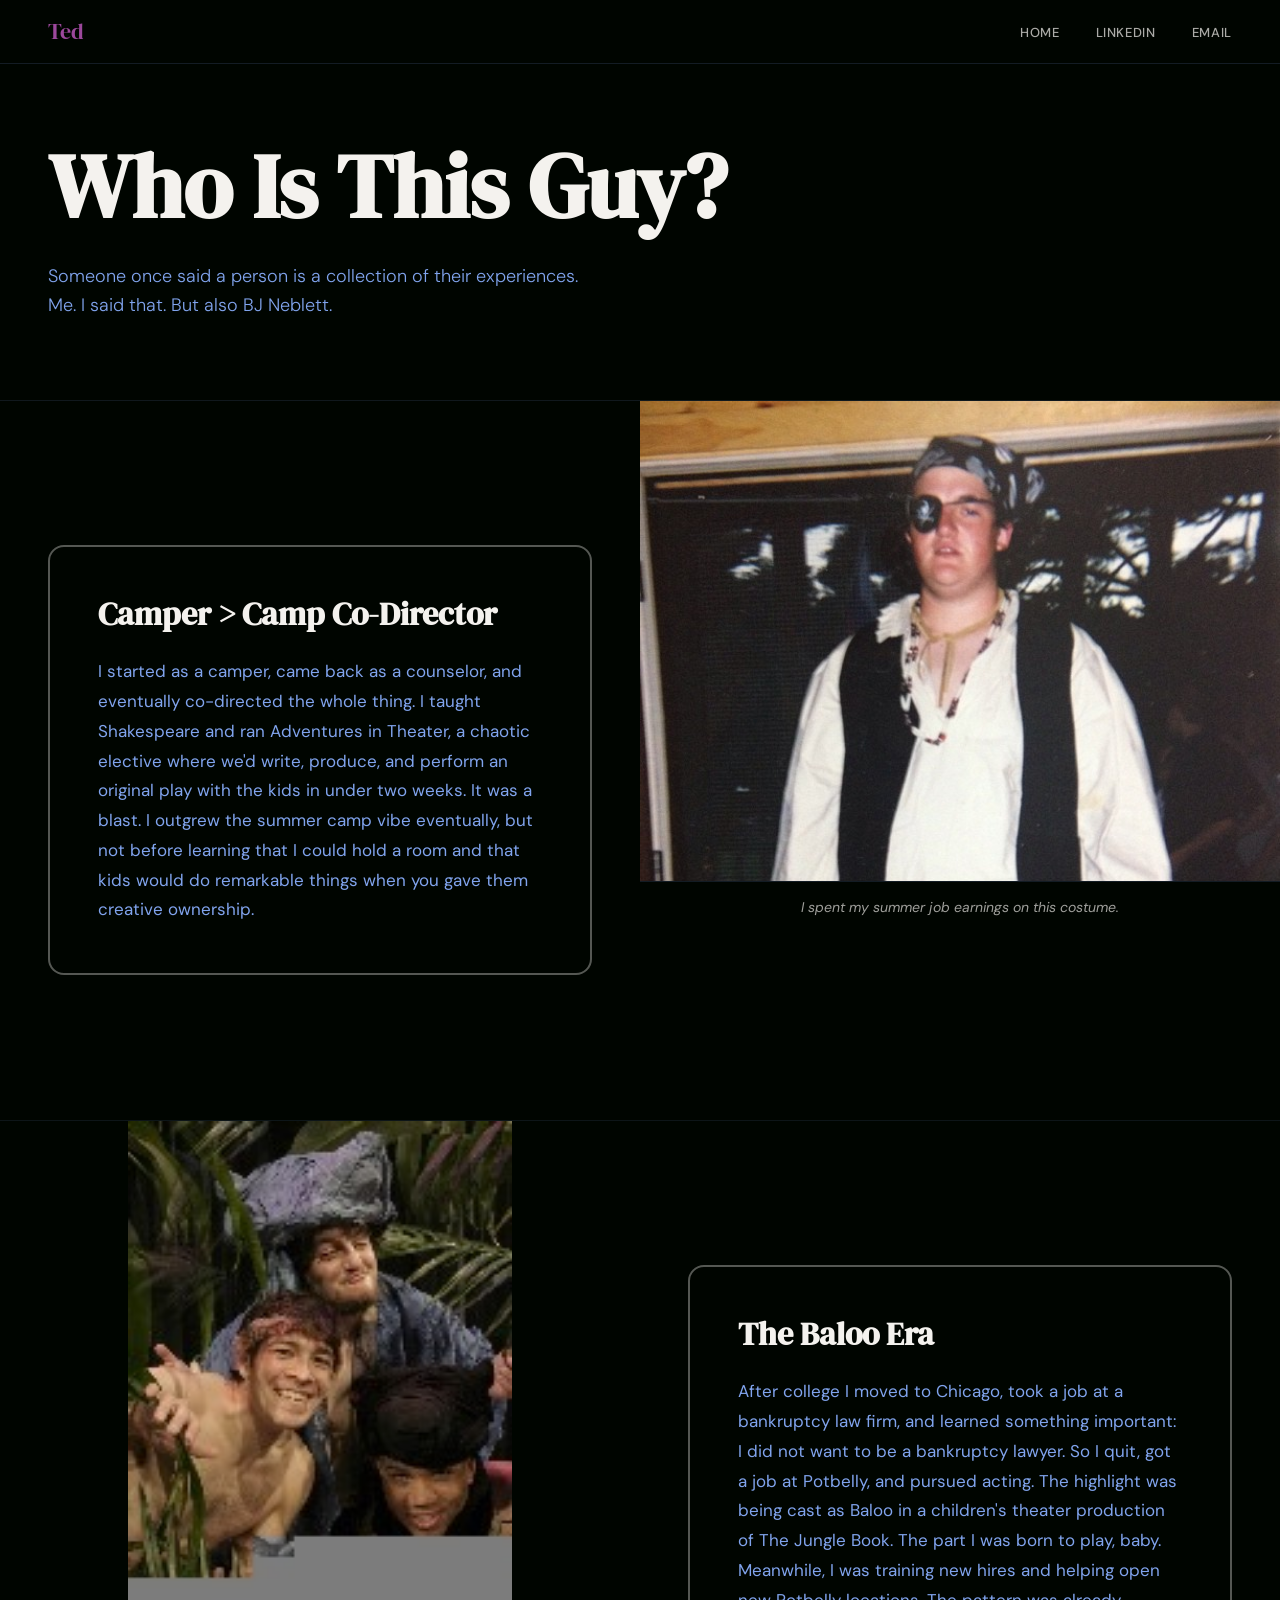
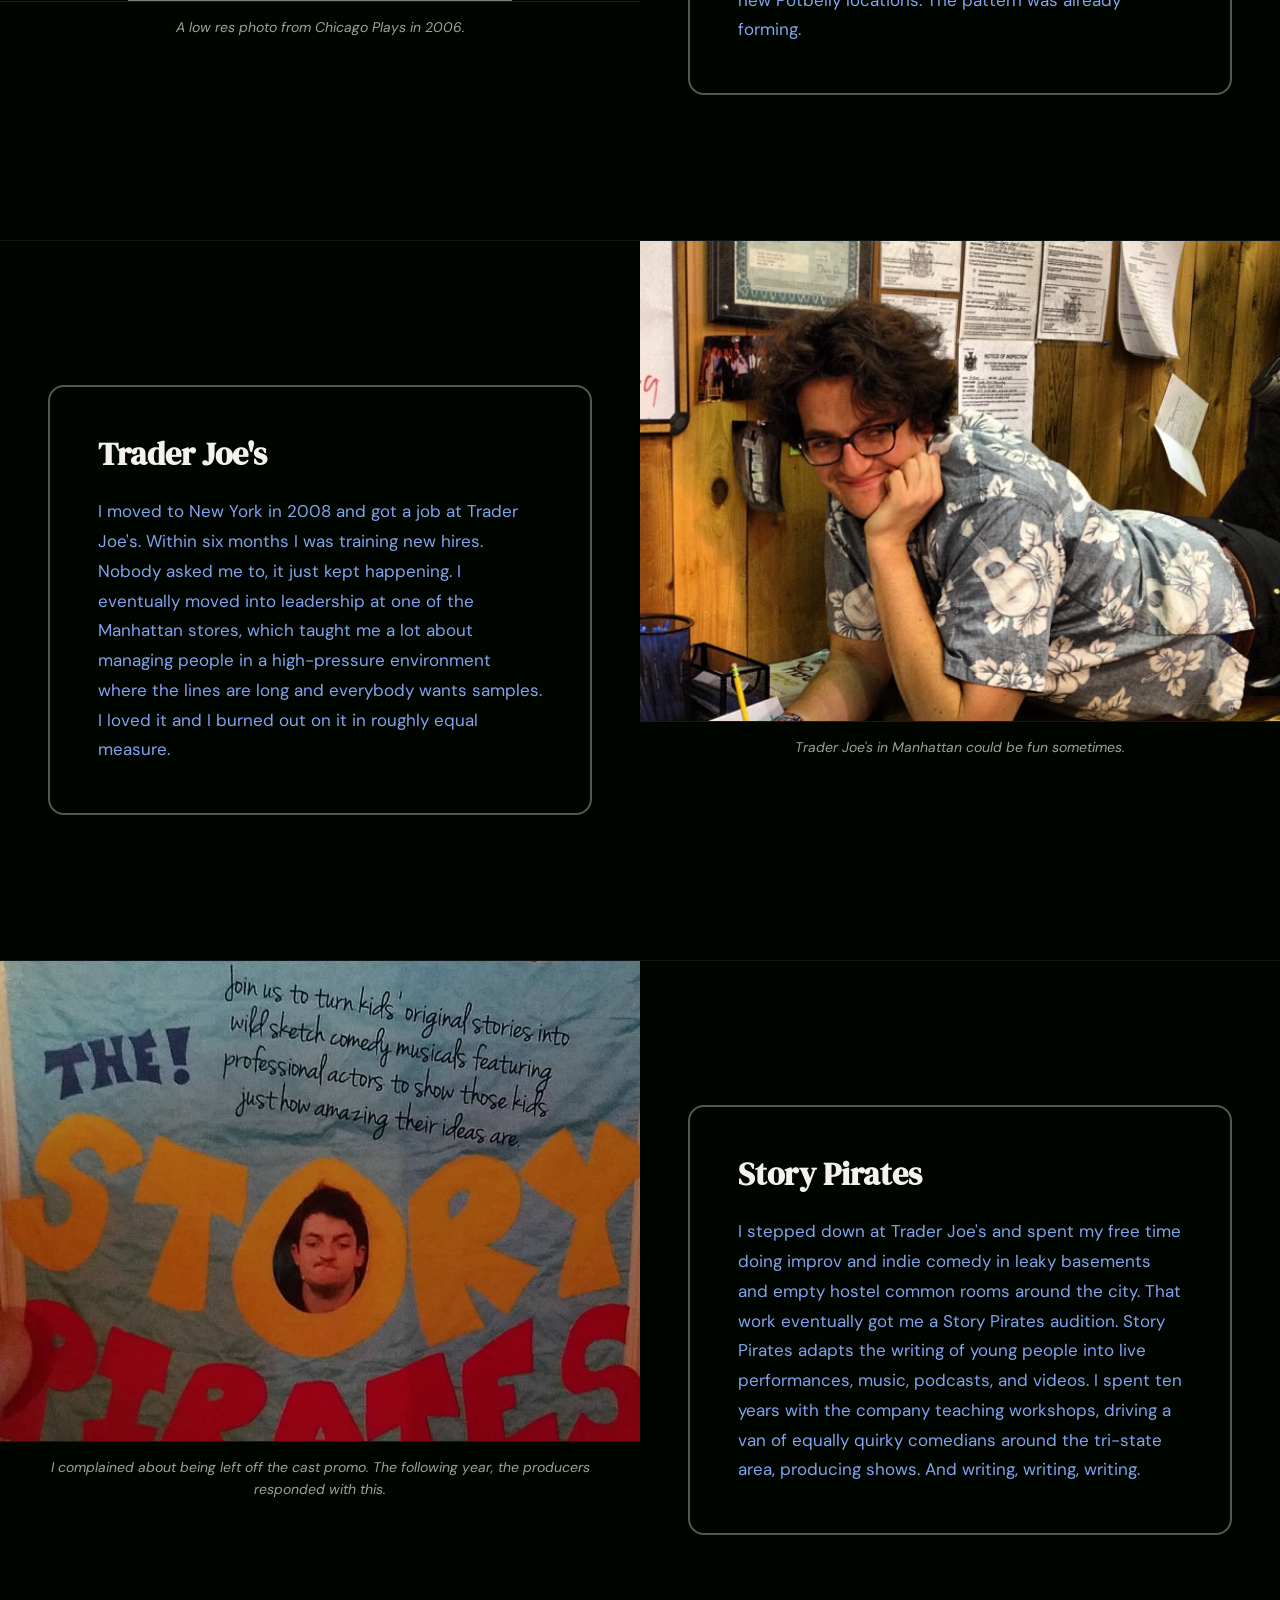
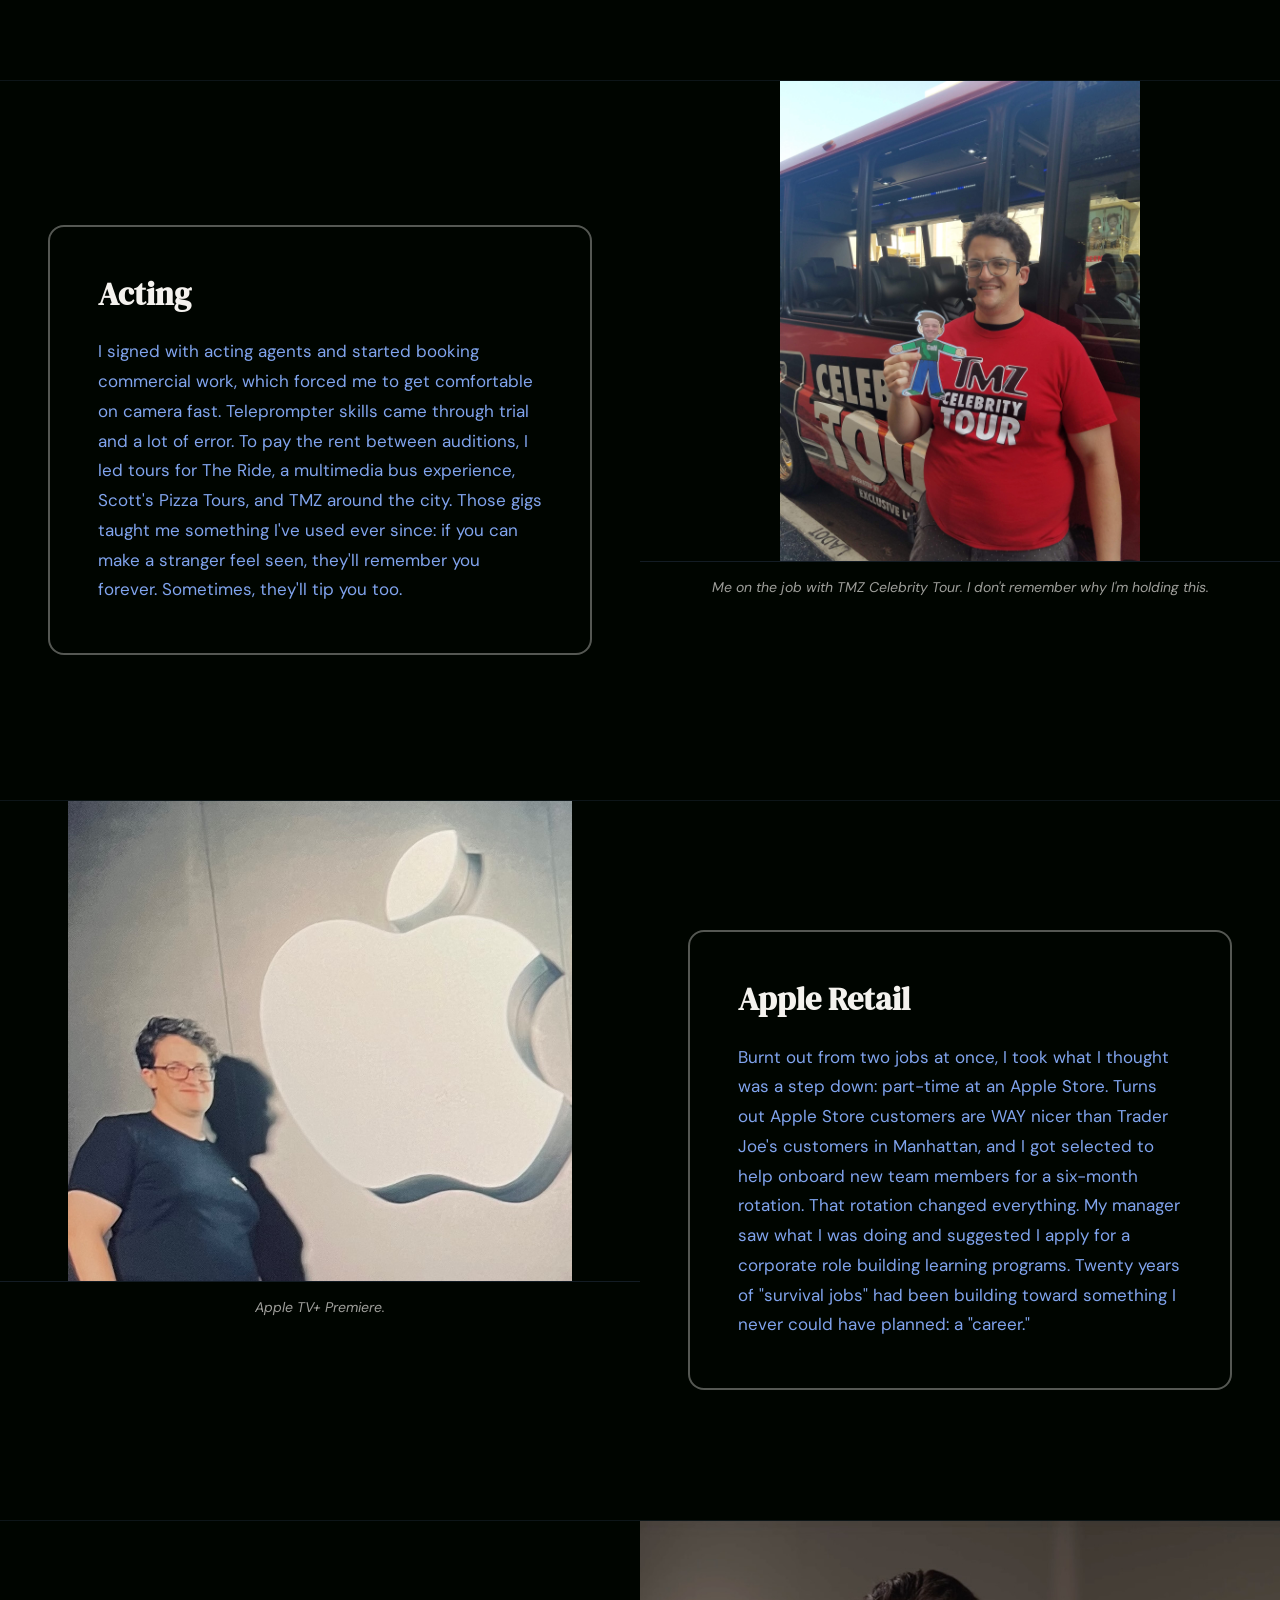
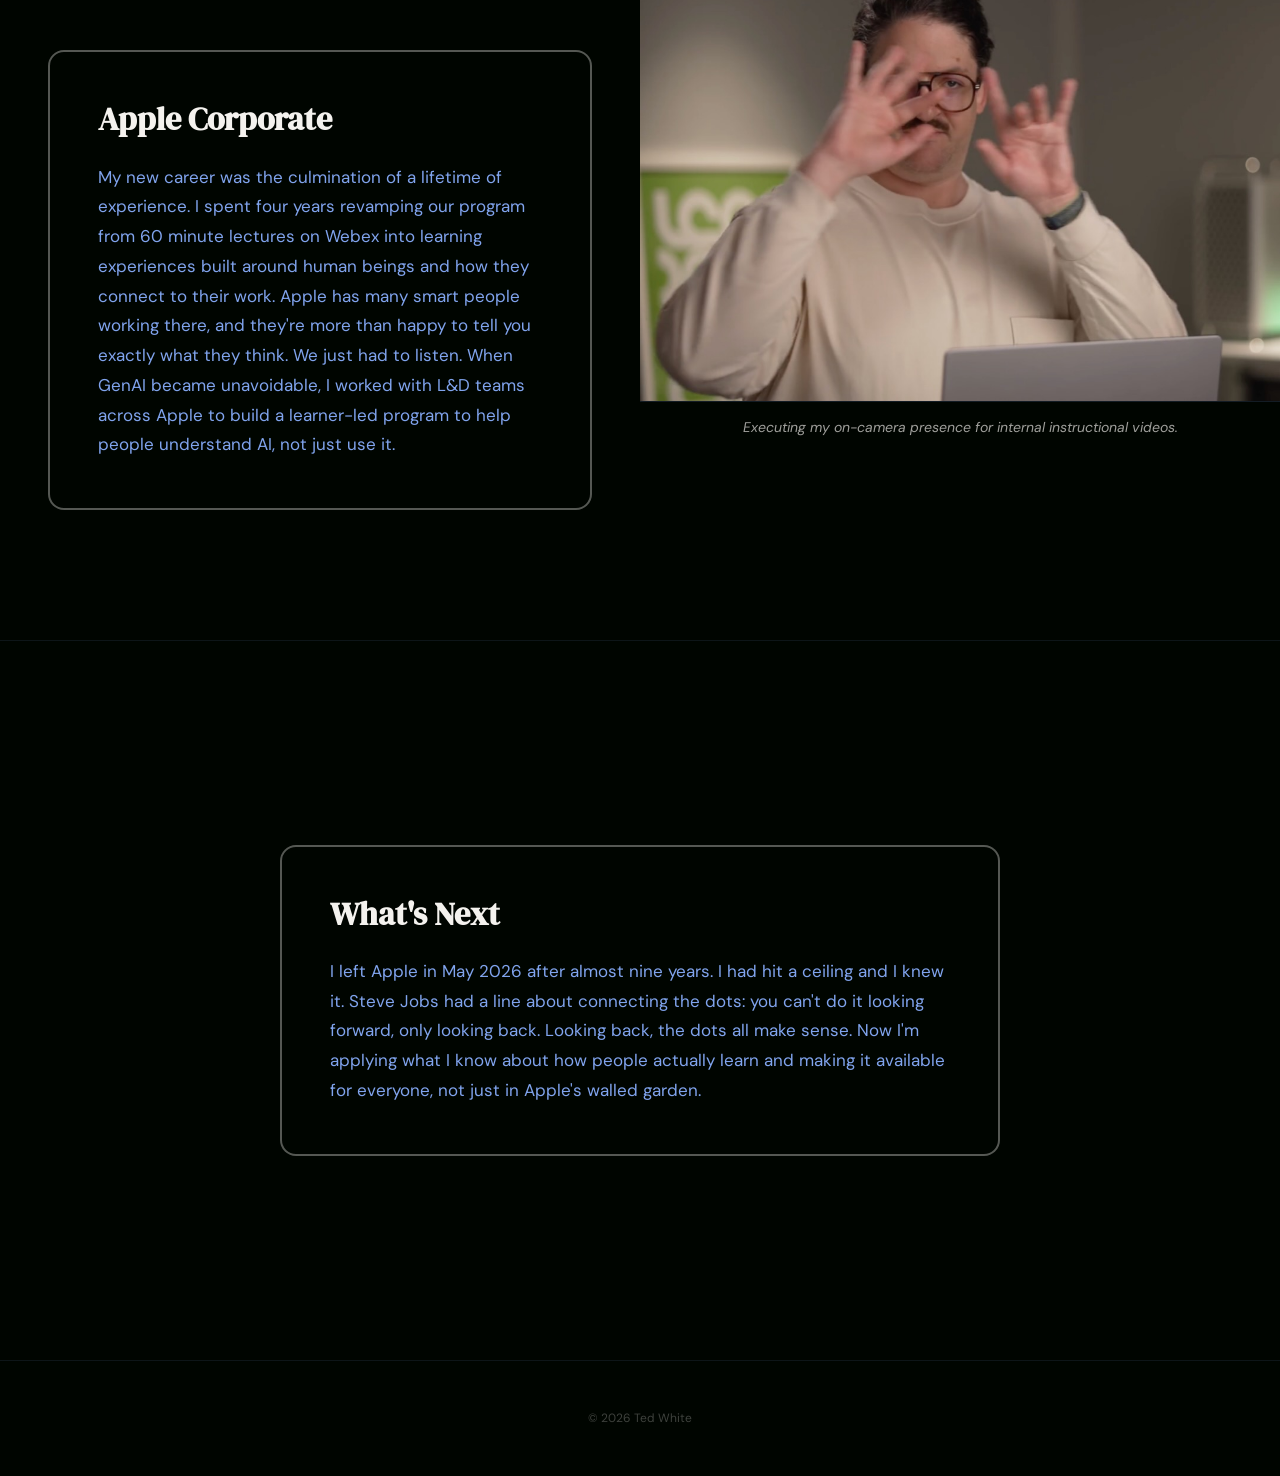
==== about.html @ 16b50d53 "Initial deploy of Ted White portfolio site Co-Authored-By: Claude Sonnet 4.6 <noreply@anthropic.com>" ====
<!DOCTYPE html>
<html lang="en">
<head>
  <meta charset="UTF-8">
  <meta name="viewport" content="width=device-width, initial-scale=1.0">
  <title>About — Ted White</title>
  <link rel="preconnect" href="https://fonts.googleapis.com">
  <link rel="preconnect" href="https://fonts.gstatic.com" crossorigin>
  <link href="https://fonts.googleapis.com/css2?family=DM+Serif+Display:ital@0;1&family=DM+Sans:opsz,wght@9..40,300;9..40,400;9..40,500;9..40,600&display=swap" rel="stylesheet">
  <link rel="stylesheet" href="style.css">
  <style>

    /* ── PAGE HEADER ── */
    .about-header {
      padding: 140px 48px 80px;
      border-bottom: 1px solid rgba(128, 164, 237, 0.12);
    }

    .about-kicker {
      font-size: 11px;
      font-weight: 600;
      letter-spacing: 0.12em;
      text-transform: uppercase;
      color: var(--blue);
      margin-bottom: 20px;
    }

    .about-header h1 {
      font-family: 'DM Serif Display', serif;
      font-size: clamp(52px, 7vw, 96px);
      line-height: 1.05;
      color: var(--white);
      max-width: 800px;
      margin-bottom: 28px;
    }

    .about-tagline {
      font-size: 18px;
      line-height: 1.6;
      color: var(--blue);
      max-width: 560px;
      font-weight: 300;
    }

    /* ── CHAPTERS ── */
    .chapter {
      display: grid;
      grid-template-columns: 1fr 1fr;
      min-height: 80vh;
      border-bottom: 1px solid rgba(128, 164, 237, 0.1);
    }

    /* Media goes right by default; .reverse puts it left */
    .chapter.reverse .chapter-media {
      order: -1;
    }

    .chapter--full {
      display: flex;
      justify-content: center;
      padding: 80px 48px;
    }

    .chapter--full .chapter-text {
      max-width: 720px;
      width: 100%;
      padding: 0;
    }

    /* ── TEXT SIDE ── */
    .chapter-text {
      display: flex;
      align-items: center;
      padding: 64px 48px;
    }

    .chapter-text-card {
      background-color: var(--black);
      border: 2px solid rgba(244, 242, 238, 0.35);
      border-radius: 16px;
      padding: 48px;
      width: 100%;
    }

    .chapter-title {
      font-family: 'DM Serif Display', serif;
      font-size: clamp(26px, 2.5vw, 36px);
      line-height: 1.2;
      color: var(--white);
      margin-bottom: 24px;
    }

    .chapter-body {
      font-size: 17px;
      line-height: 1.75;
      color: var(--blue);
    }

    /* ── MEDIA SIDE ── */
    .chapter-media {
      display: flex;
      flex-direction: column;
    }

    .media-placeholder {
      flex: 1;
      display: flex;
      align-items: center;
      justify-content: center;
      background-color: rgba(128, 164, 237, 0.04);
      color: rgba(244, 242, 238, 0.18);
      font-size: 11px;
      font-weight: 600;
      letter-spacing: 0.12em;
      text-transform: uppercase;
    }

    .video-placeholder {
      flex: 1;
      display: flex;
      flex-direction: column;
      align-items: center;
      justify-content: center;
      gap: 18px;
      background-color: rgba(255, 173, 5, 0.04);
      color: rgba(244, 242, 238, 0.25);
      font-size: 11px;
      font-weight: 600;
      letter-spacing: 0.12em;
      text-transform: uppercase;
    }

    .video-play-icon {
      width: 52px;
      height: 52px;
      border-radius: 50%;
      border: 1.5px solid rgba(255, 173, 5, 0.35);
      display: flex;
      align-items: center;
      justify-content: center;
      color: rgba(255, 173, 5, 0.45);
    }

    .media-caption {
      padding: 14px 24px;
      font-size: 14px;
      font-style: italic;
      color: rgba(244, 242, 238, 0.65);
      border-top: 1px solid rgba(128, 164, 237, 0.15);
      text-align: center;
    }

    .chapter-img {
      width: 100%;
      aspect-ratio: 4 / 3;
      object-fit: cover;
      object-position: top center;
      display: block;
    }

    .chapter-media--double .chapter-img + .chapter-img {
      border-top: 1px solid rgba(128, 164, 237, 0.1);
    }


  </style>
</head>
<body>

  <nav>
    <a href="index.html" class="nav-logo">Ted</a>
    <ul class="nav-links">
      <li><a href="index.html">Home</a></li>
      <li><a href="https://linkedin.com/in/teddyrare" target="_blank">LinkedIn</a></li>
      <li><a href="mailto:opentoted@gmail.com">Email</a></li>
    </ul>
  </nav>

  <header class="about-header">
    <h1>Who Is This Guy?</h1>
    <p class="about-tagline">Someone once said a person is a collection of their experiences. Me. I said that. But also BJ Neblett.</p>
  </header>

  <!-- 01 Shakespeare Summer Camp -->
  <section class="chapter">
    <div class="chapter-text">
      <div class="chapter-text-card">
        <h2 class="chapter-title">Camper > Camp Co-Director</h2>
        <p class="chapter-body">I started as a camper, came back as a counselor, and eventually co-directed the whole thing. I taught Shakespeare and ran Adventures in Theater, a chaotic elective where we'd write, produce, and perform an original play with the kids in under two weeks. It was a blast. I outgrew the summer camp vibe eventually, but not before learning that I could hold a room and that kids would do remarkable things when you gave them creative ownership.</p>
      </div>
    </div>
    <div class="chapter-media">
      <img src="Images for Life Story/Pirate Photo Camp.jpg" alt="Ted in pirate costume at summer camp" class="chapter-img">
      <p class="media-caption">I spent my summer job earnings on this costume.</p>
    </div>
  </section>

  <!-- 02 Chicago / The Baloo Era -->
  <section class="chapter reverse">
    <div class="chapter-text">
      <div class="chapter-text-card">
        <h2 class="chapter-title">The Baloo Era</h2>
        <p class="chapter-body">After college I moved to Chicago, took a job at a bankruptcy law firm, and learned something important: I did not want to be a bankruptcy lawyer. So I quit, got a job at Potbelly, and pursued acting. The highlight was being cast as Baloo in a children's theater production of The Jungle Book. The part I was born to play, baby. Meanwhile, I was training new hires and helping open new Potbelly locations. The pattern was already forming.</p>
      </div>
    </div>
    <div class="chapter-media">
      <img src="Images for Life Story/Baloo Pixelated.jpeg" alt="Ted as Baloo in a children's theater production of the Jungle Book" class="chapter-img" style="object-fit: contain; background-color: #000500;">
      <p class="media-caption">A low res photo from Chicago Plays in 2006.</p>
    </div>
  </section>

  <!-- 03 Trader Joe's -->
  <section class="chapter">
    <div class="chapter-text">
      <div class="chapter-text-card">
        <h2 class="chapter-title">Trader Joe's</h2>
        <p class="chapter-body">I moved to New York in 2008 and got a job at Trader Joe's. Within six months I was training new hires. Nobody asked me to, it just kept happening. I eventually moved into leadership at one of the Manhattan stores, which taught me a lot about managing people in a high-pressure environment where the lines are long and everybody wants samples. I loved it and I burned out on it in roughly equal measure.</p>
      </div>
    </div>
    <div class="chapter-media">
      <img src="Images for Life Story/Proof I worked at Trader Joe´s.jpg" alt="Ted at the Trader Joe's counter" class="chapter-img">
      <p class="media-caption">Trader Joe's in Manhattan could be fun sometimes.</p>
    </div>
  </section>

  <!-- 04 Story Pirates -->
  <section class="chapter reverse">
    <div class="chapter-text">
      <div class="chapter-text-card">
        <h2 class="chapter-title">Story Pirates</h2>
        <p class="chapter-body">I stepped down at Trader Joe's and spent my free time doing improv and indie comedy in leaky basements and empty hostel common rooms around the city. That work eventually got me a Story Pirates audition. Story Pirates adapts the writing of young people into live performances, music, podcasts, and videos. I spent ten years with the company teaching workshops, driving a van of equally quirky comedians around the tri-state area, producing shows. And writing, writing, writing.</p>
      </div>
    </div>
    <div class="chapter-media">
      <img src="Images for Life Story/Story Pirates.jpg" alt="Ted with Story Pirates" class="chapter-img">
      <p class="media-caption">I complained about being left off the cast promo. The following year, the producers responded with this.</p>
    </div>
  </section>

  <!-- 05 Acting -->
  <section class="chapter">
    <div class="chapter-text">
      <div class="chapter-text-card">
        <h2 class="chapter-title">Acting</h2>
        <p class="chapter-body">I signed with acting agents and started booking commercial work, which forced me to get comfortable on camera fast. Teleprompter skills came through trial and a lot of error. To pay the rent between auditions, I led tours for The Ride, a multimedia bus experience, Scott's Pizza Tours, and TMZ around the city. Those gigs taught me something I've used ever since: if you can make a stranger feel seen, they'll remember you forever. Sometimes, they'll tip you too.</p>
      </div>
    </div>
    <div class="chapter-media">
      <img src="Images for Life Story/TMZ Tour.jpeg" alt="Ted leading a TMZ Tour in New York City" class="chapter-img" style="object-fit: contain; background-color: #000500;">
      <p class="media-caption">Me on the job with TMZ Celebrity Tour. I don't remember why I'm holding this.</p>
    </div>
  </section>

  <!-- 06 Apple Retail -->
  <section class="chapter reverse">
    <div class="chapter-text">
      <div class="chapter-text-card">
        <h2 class="chapter-title">Apple Retail</h2>
        <p class="chapter-body">Burnt out from two jobs at once, I took what I thought was a step down: part-time at an Apple Store. Turns out Apple Store customers are WAY nicer than Trader Joe's customers in Manhattan, and I got selected to help onboard new team members for a six-month rotation. That rotation changed everything. My manager saw what I was doing and suggested I apply for a corporate role building learning programs. Twenty years of "survival jobs" had been building toward something I never could have planned: a "career."</p>
      </div>
    </div>
    <div class="chapter-media">
      <img src="Images for Life Story/Apple Retail.jpeg" alt="Ted at Apple Retail" class="chapter-img" style="object-fit: contain; background-color: #000500;">
      <p class="media-caption">Apple TV+ Premiere.</p>
    </div>
  </section>

  <!-- 07 Apple L&D -->
  <section class="chapter">
    <div class="chapter-text">
      <div class="chapter-text-card">
        <h2 class="chapter-title">Apple Corporate</h2>
        <p class="chapter-body">My new career was the culmination of a lifetime of experience. I spent four years revamping our program from 60 minute lectures on Webex into learning experiences built around human beings and how they connect to their work. Apple has many smart people working there, and they're more than happy to tell you exactly what they think. We just had to listen. When GenAI became unavoidable, I worked with L&D teams across Apple to build a learner-led program to help people understand AI, not just use it.</p>
      </div>
    </div>
    <div class="chapter-media">
      <img src="Images for Life Story/Corporate Apple.jpeg" alt="Ted at Apple L&D" class="chapter-img">
      <p class="media-caption">Executing my on-camera presence for internal instructional videos.</p>
    </div>
  </section>

  <!-- 08 What's Next -->
  <section class="chapter chapter--full">
    <div class="chapter-text">
      <div class="chapter-text-card">
        <h2 class="chapter-title">What's Next</h2>
        <p class="chapter-body">I left Apple in May 2026 after almost nine years. I had hit a ceiling and I knew it. Steve Jobs had a line about connecting the dots: you can't do it looking forward, only looking back. Looking back, the dots all make sense. Now I'm applying what I know about how people actually learn and making it available for everyone, not just in Apple's walled garden.</p>
      </div>
    </div>
  </section>

  <div class="copyright">© 2026 Ted White</div>

</body>
</html>
---- style.css ----
/* ── RESET ── */
*, *::before, *::after {
  box-sizing: border-box;
  margin: 0;
  padding: 0;
}

/* ── PALETTE ── */
:root {
  --black: #000500;
  --blue: #80A4ED;
  --burgundy: #773344;
  --amber: #FFAD05;
  --purple: #9B489B;
  --white: #F4F2EE;
}

/* ── BASE ── */
body {
  background-color: var(--black);
  color: var(--white);
  font-family: 'DM Sans', sans-serif;
  line-height: 1.6;
}

/* ── NAV ── */
nav {
  position: fixed;
  top: 0;
  left: 0;
  right: 0;
  height: 64px;
  display: flex;
  align-items: center;
  justify-content: space-between;
  padding: 0 48px;
  background-color: var(--black);
  border-bottom: 1px solid rgba(128, 164, 237, 0.15);
  z-index: 100;
}

.nav-logo {
  font-family: 'DM Serif Display', serif;
  font-size: 22px;
  color: var(--purple);
  text-decoration: none;
}

.nav-links {
  display: flex;
  gap: 36px;
  list-style: none;
}

.nav-links a {
  color: var(--white);
  text-decoration: none;
  font-size: 13px;
  font-weight: 500;
  letter-spacing: 0.05em;
  text-transform: uppercase;
  opacity: 0.7;
  position: relative;
  padding-bottom: 3px;
  transition: opacity 0.15s ease;
}

.nav-links a:hover {
  opacity: 1;
}

.nav-links a::after {
  content: '';
  position: absolute;
  left: 0;
  bottom: 0;
  width: 0;
  height: 2px;
  background-color: var(--amber);
  transition: width 0.2s ease;
}

.nav-links a:hover::after {
  width: 100%;
}

/* ── COPYRIGHT ── */
.copyright {
  text-align: center;
  padding: 48px;
  font-size: 12px;
  color: var(--white);
  opacity: 0.25;
}
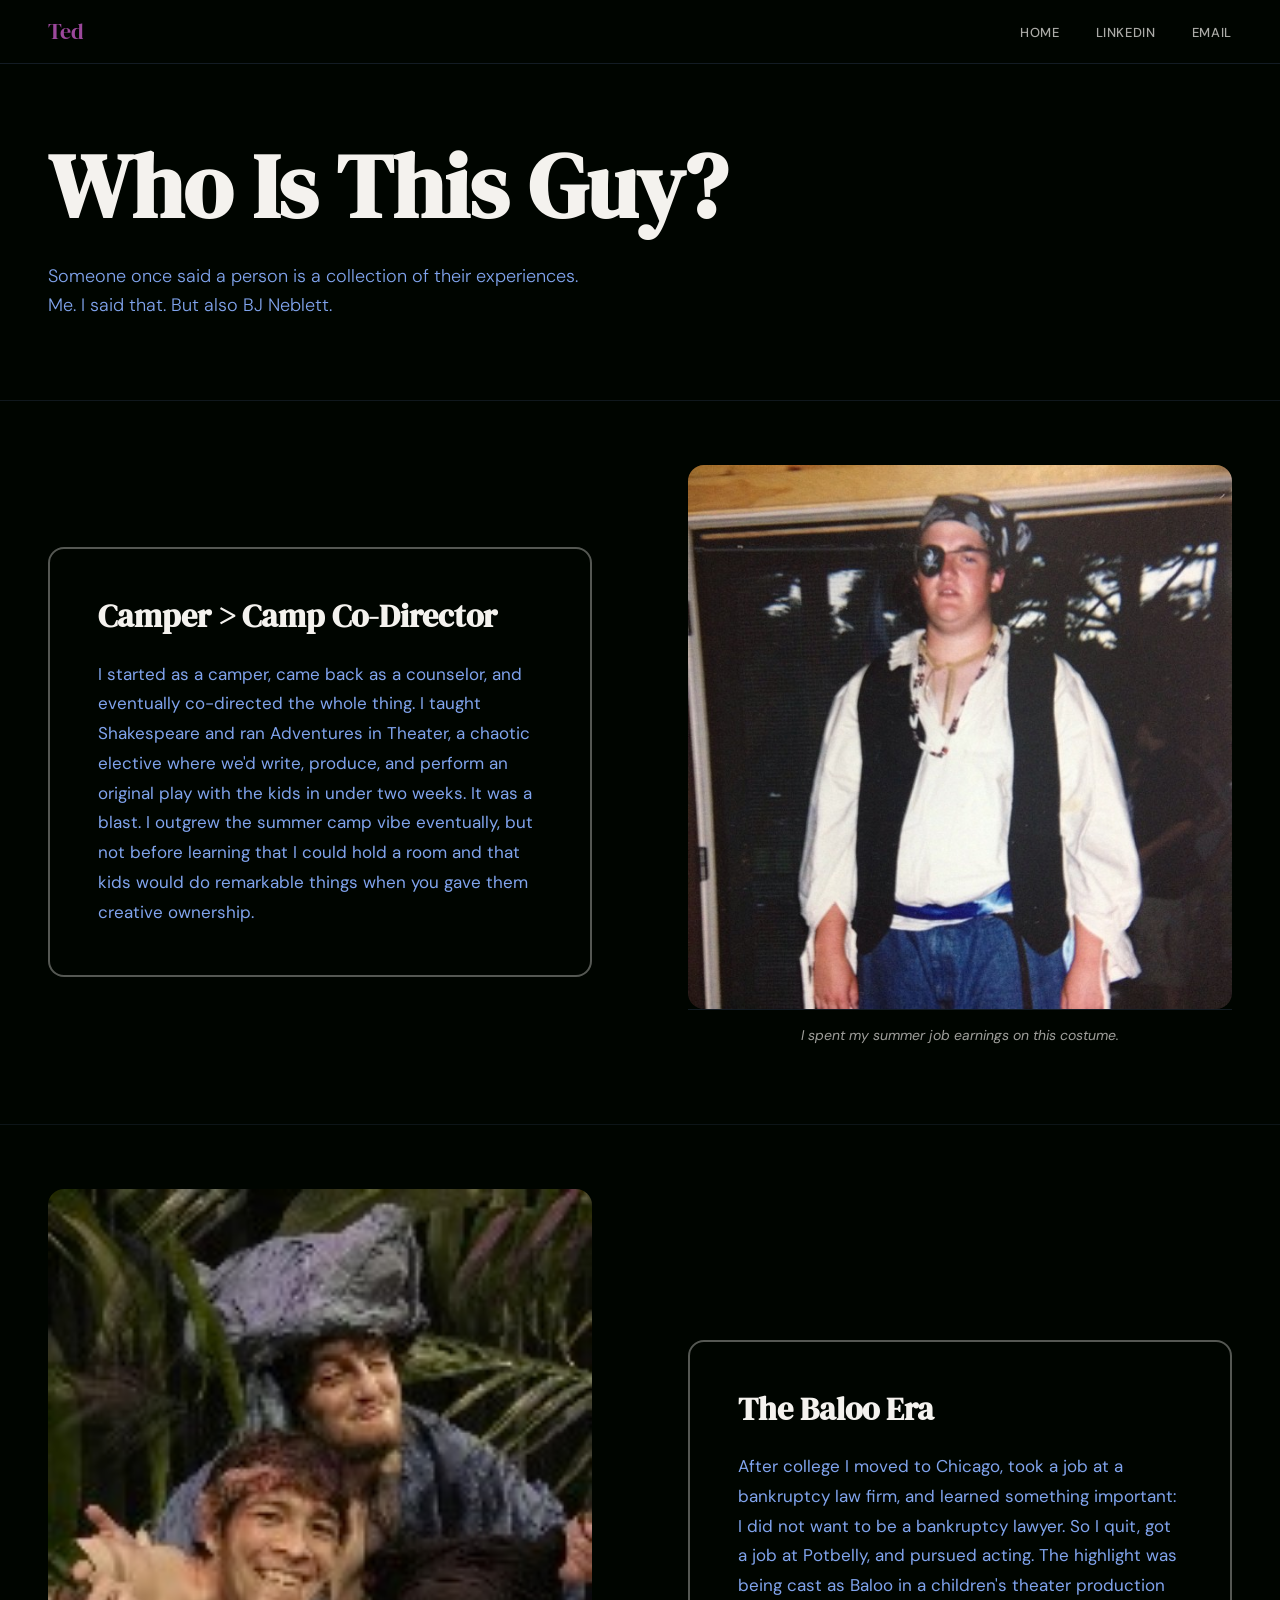
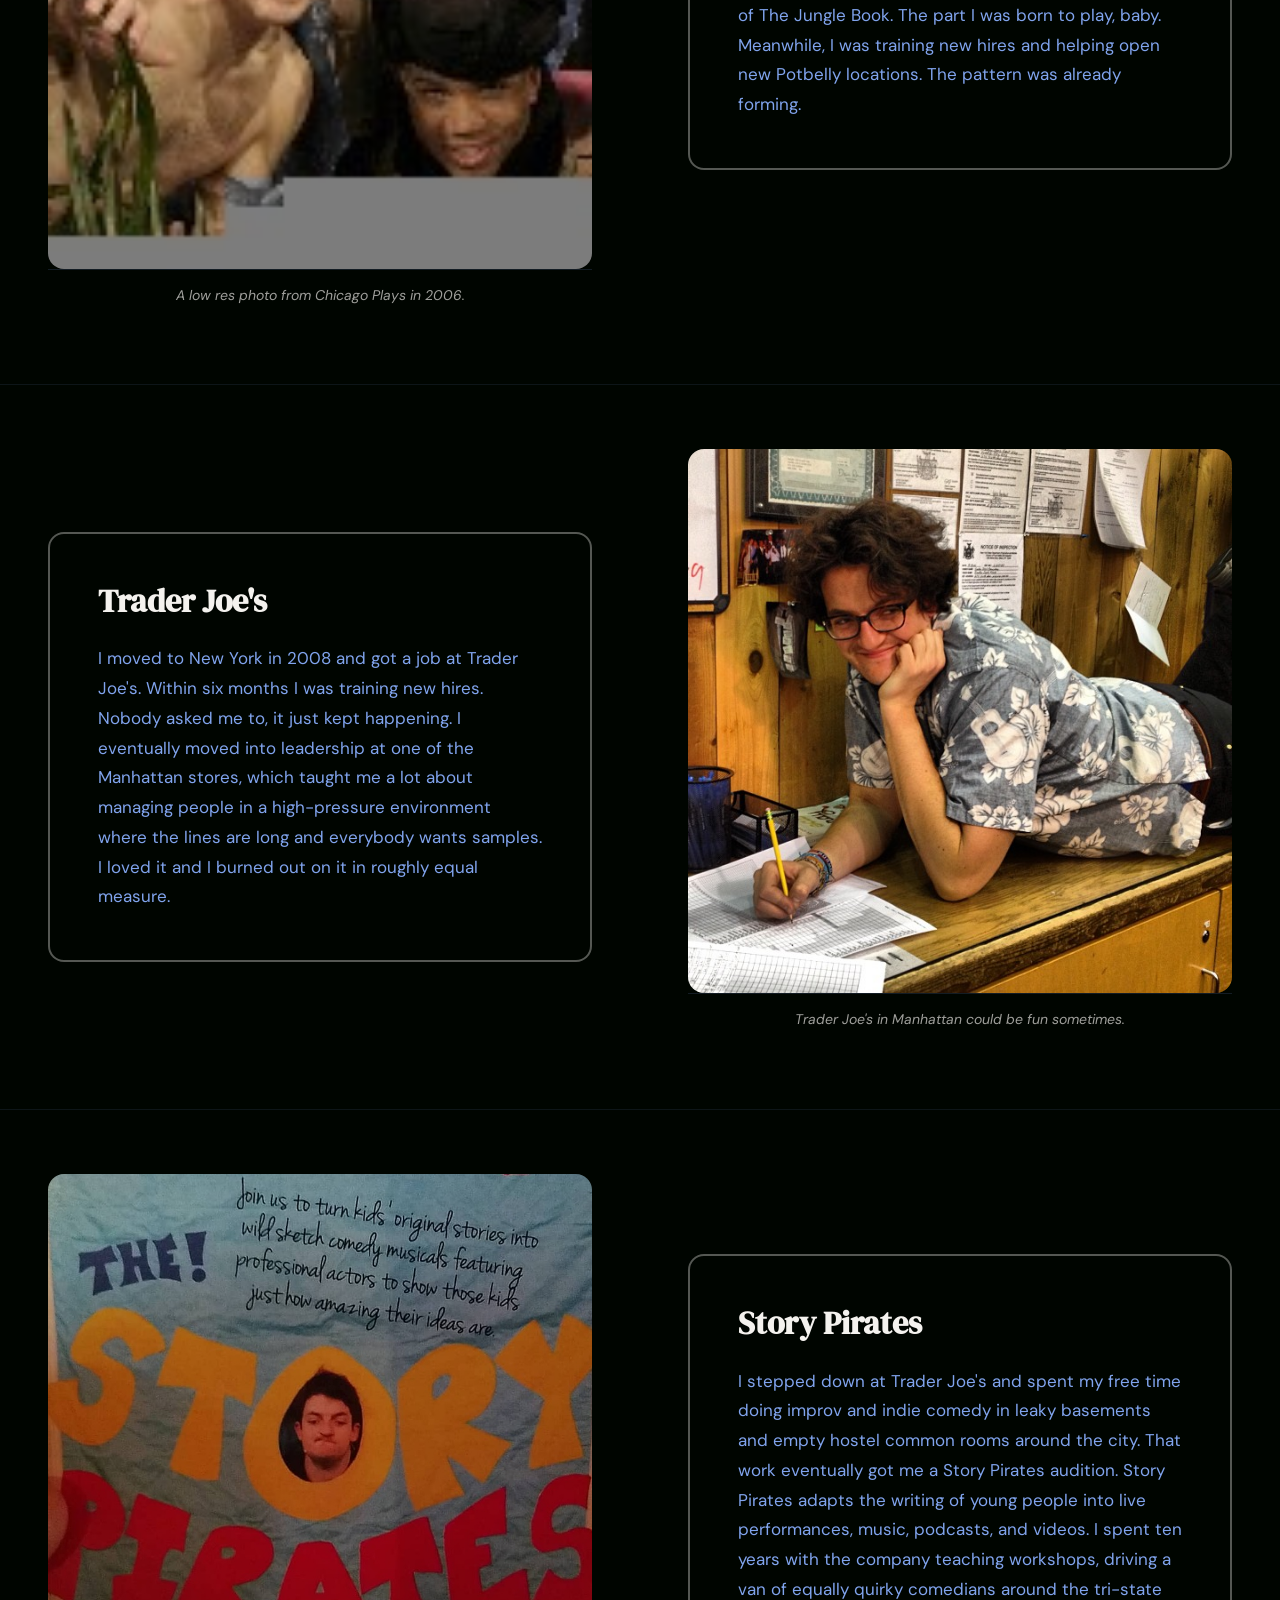
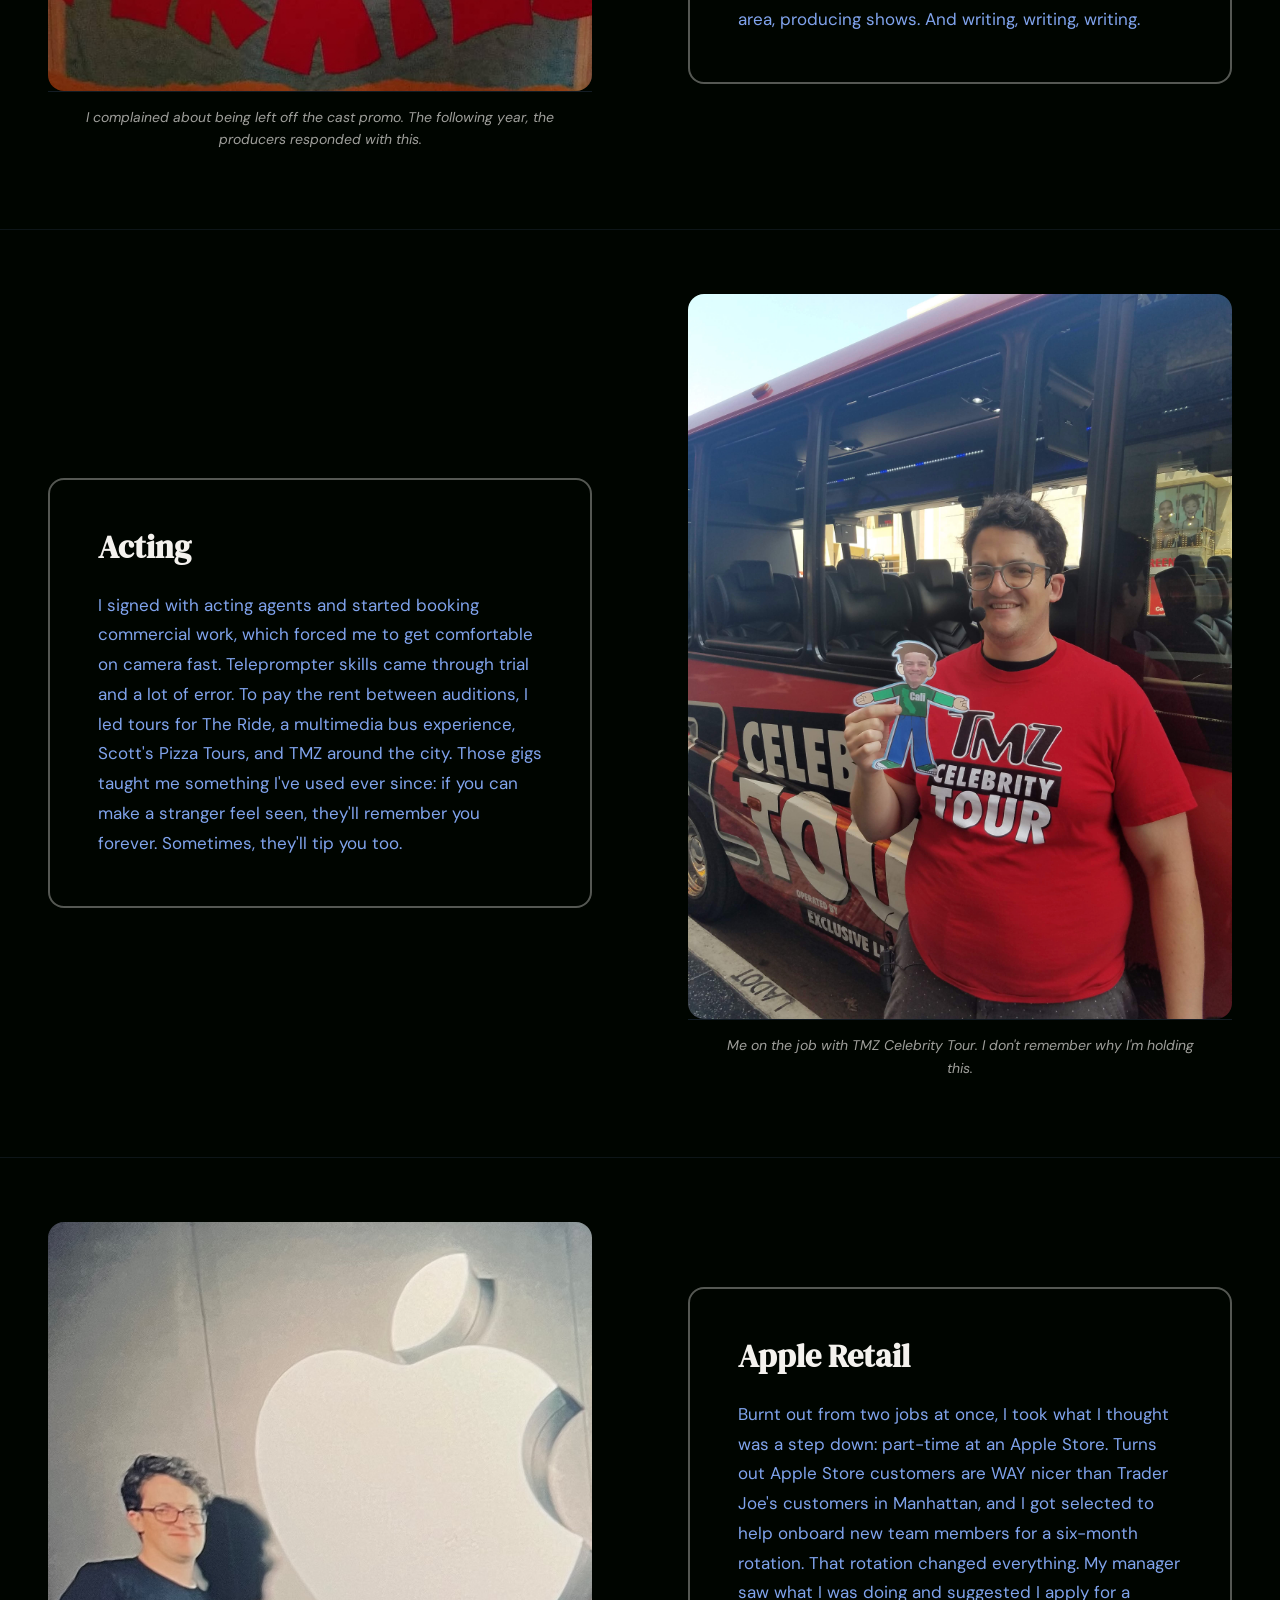
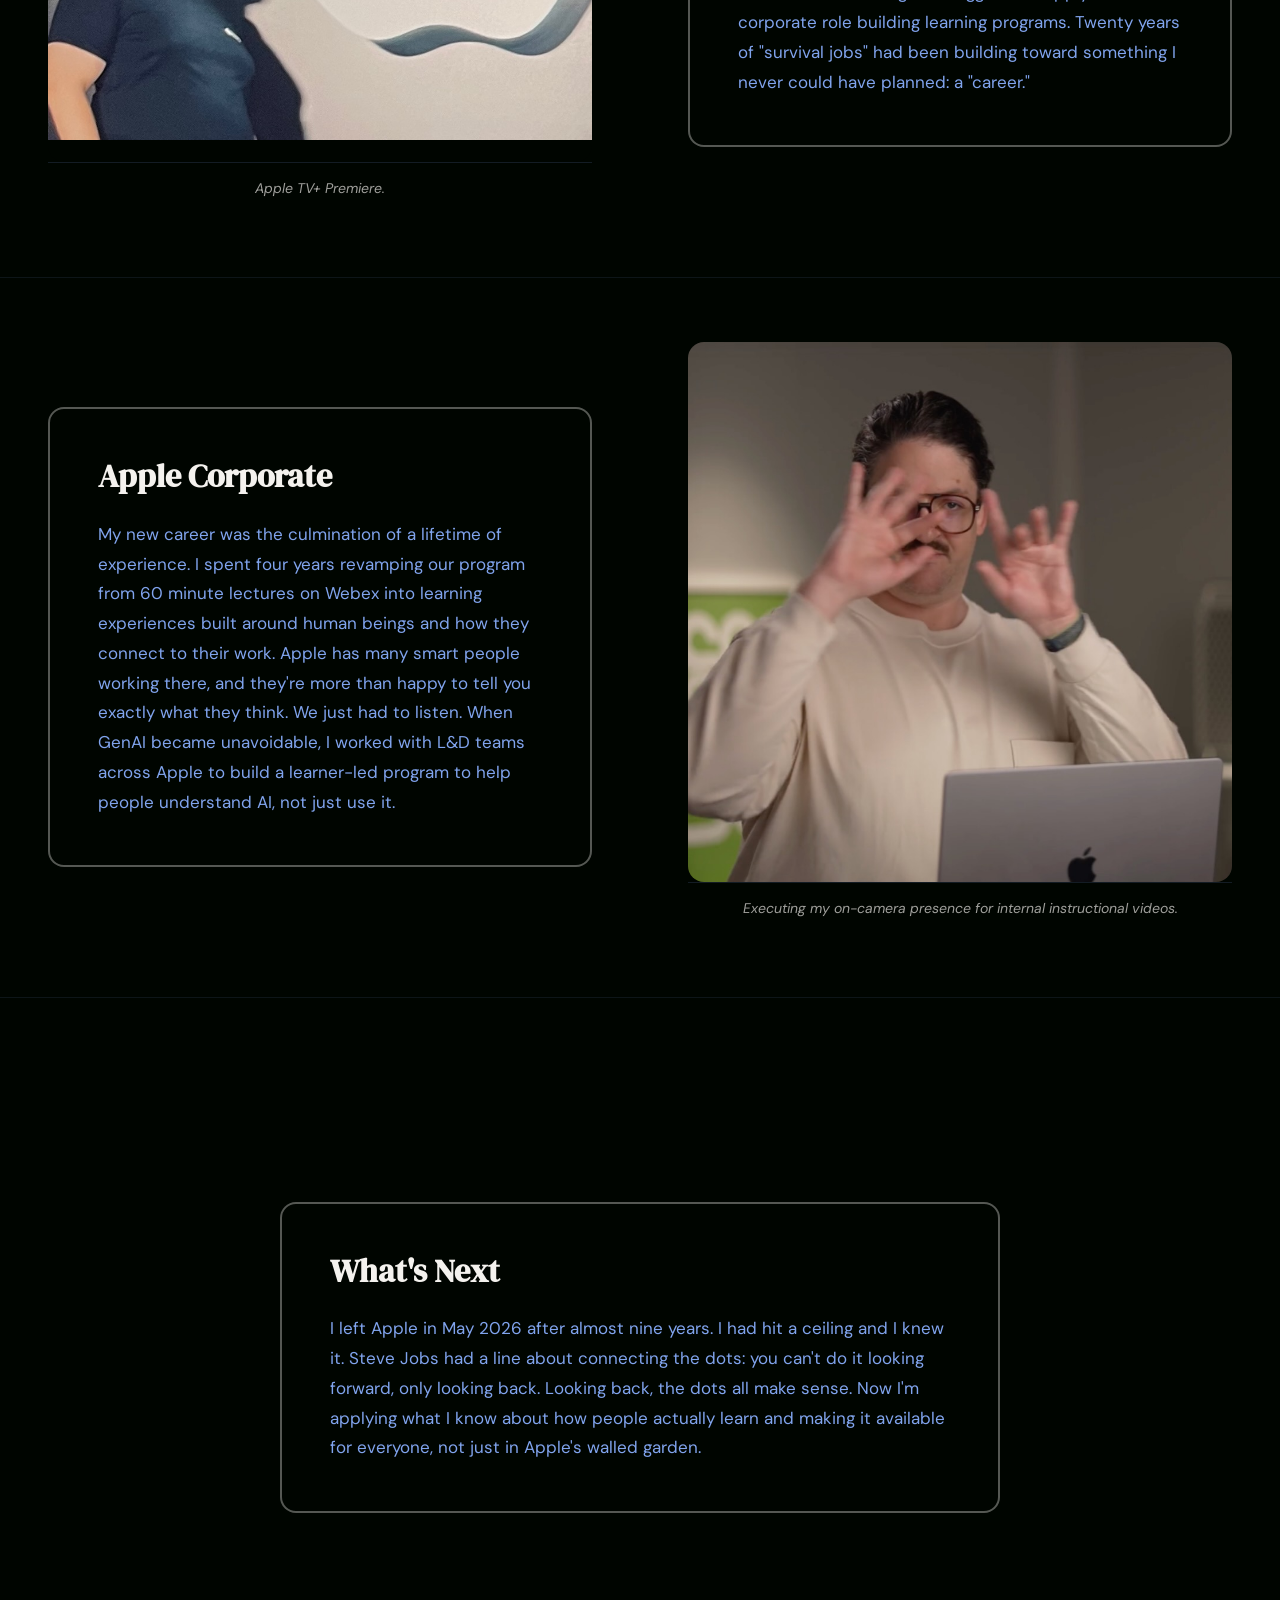
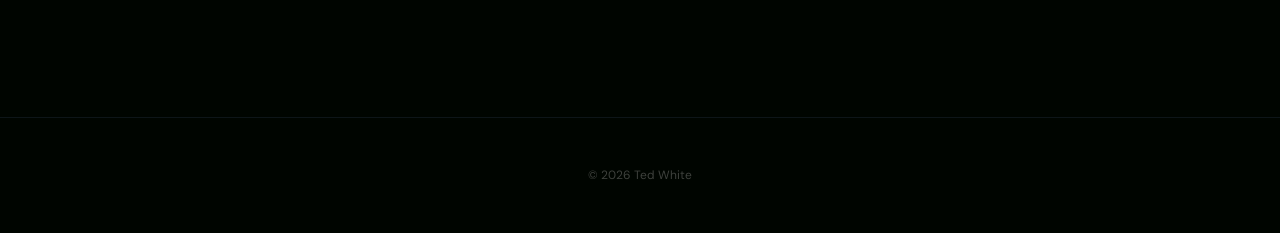
==== commit 2e1a01cc: "Fix photo height on About page to match text card Co-Authored-By: Claude Sonnet 4.6 <noreply@anthrop" ====
--- a/about.html
+++ b/about.html
@@ -100,6 +100,7 @@
     .chapter-media {
       display: flex;
       flex-direction: column;
+      padding: 64px 48px;
     }
 
     .media-placeholder {
@@ -152,10 +153,12 @@
 
     .chapter-img {
       width: 100%;
-      aspect-ratio: 4 / 3;
+      flex: 1;
+      min-height: 0;
       object-fit: cover;
       object-position: top center;
       display: block;
+      border-radius: 16px;
     }
 
     .chapter-media--double .chapter-img + .chapter-img {
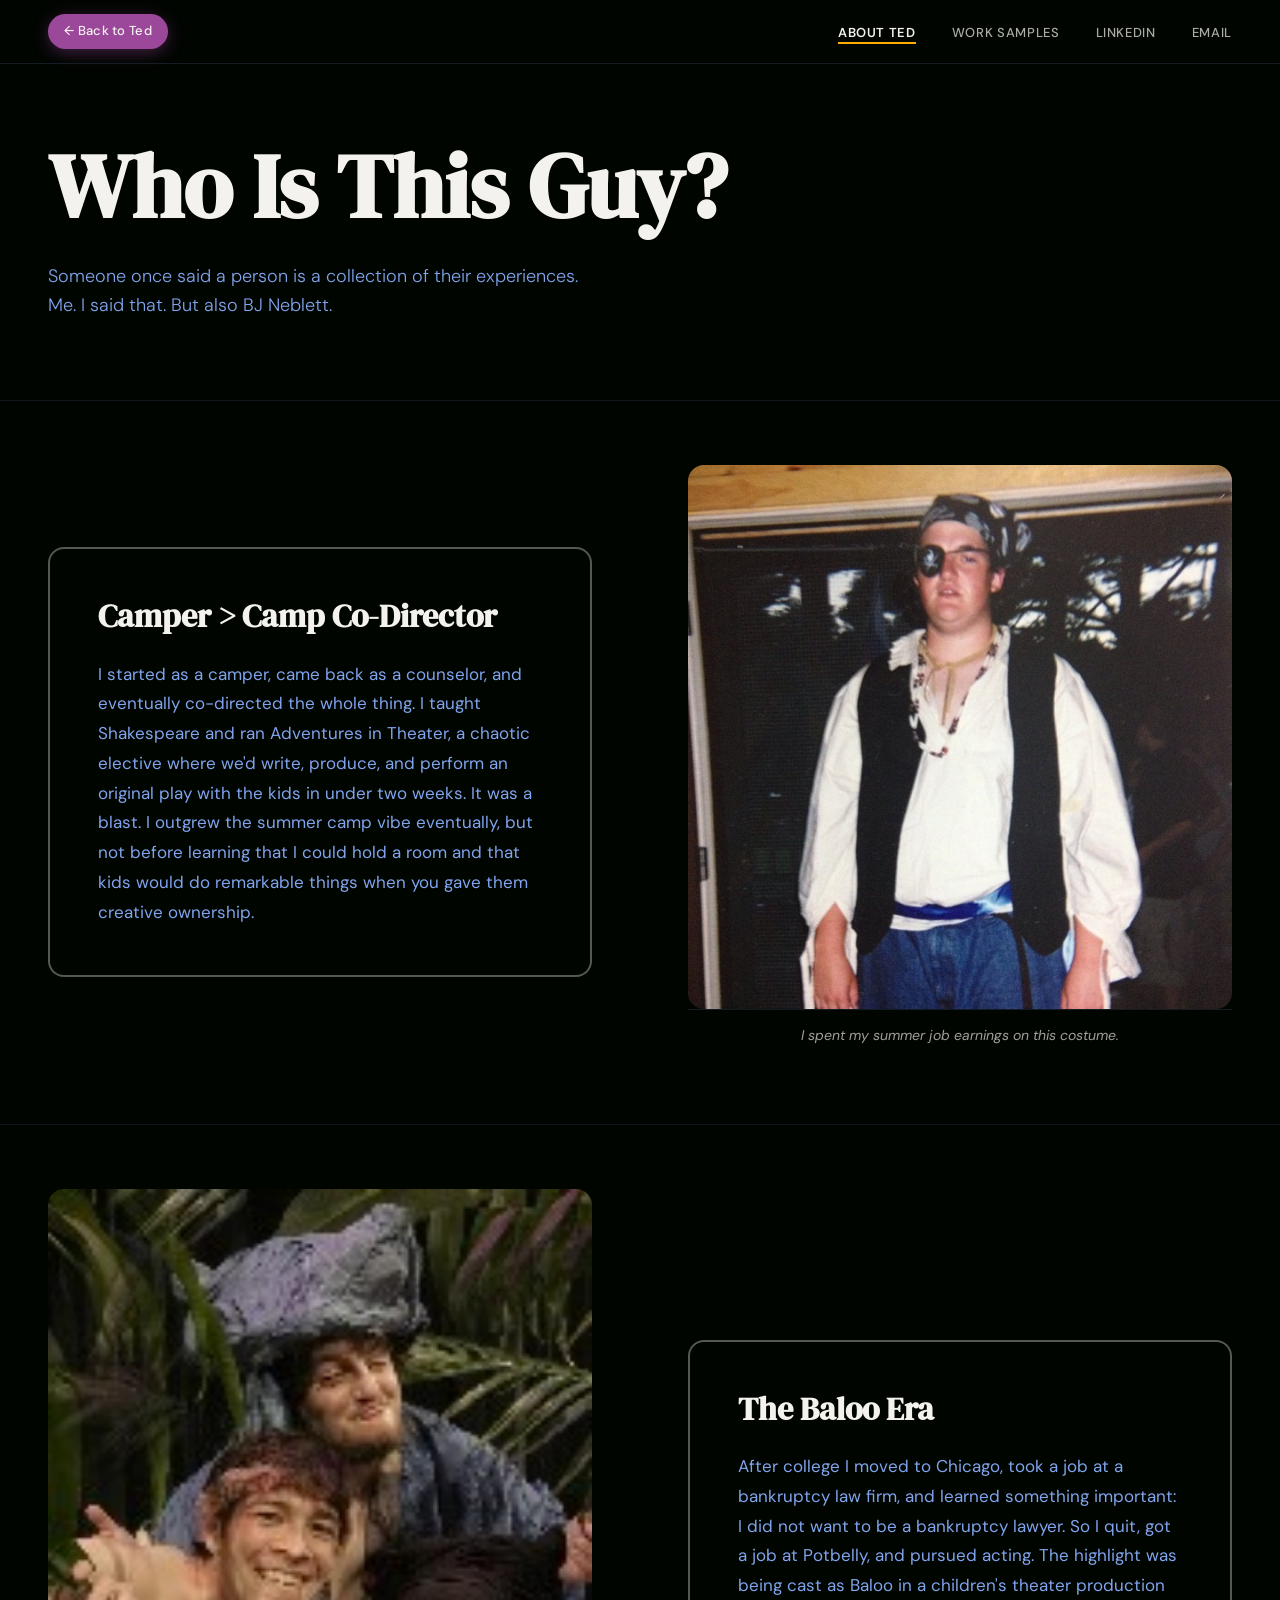
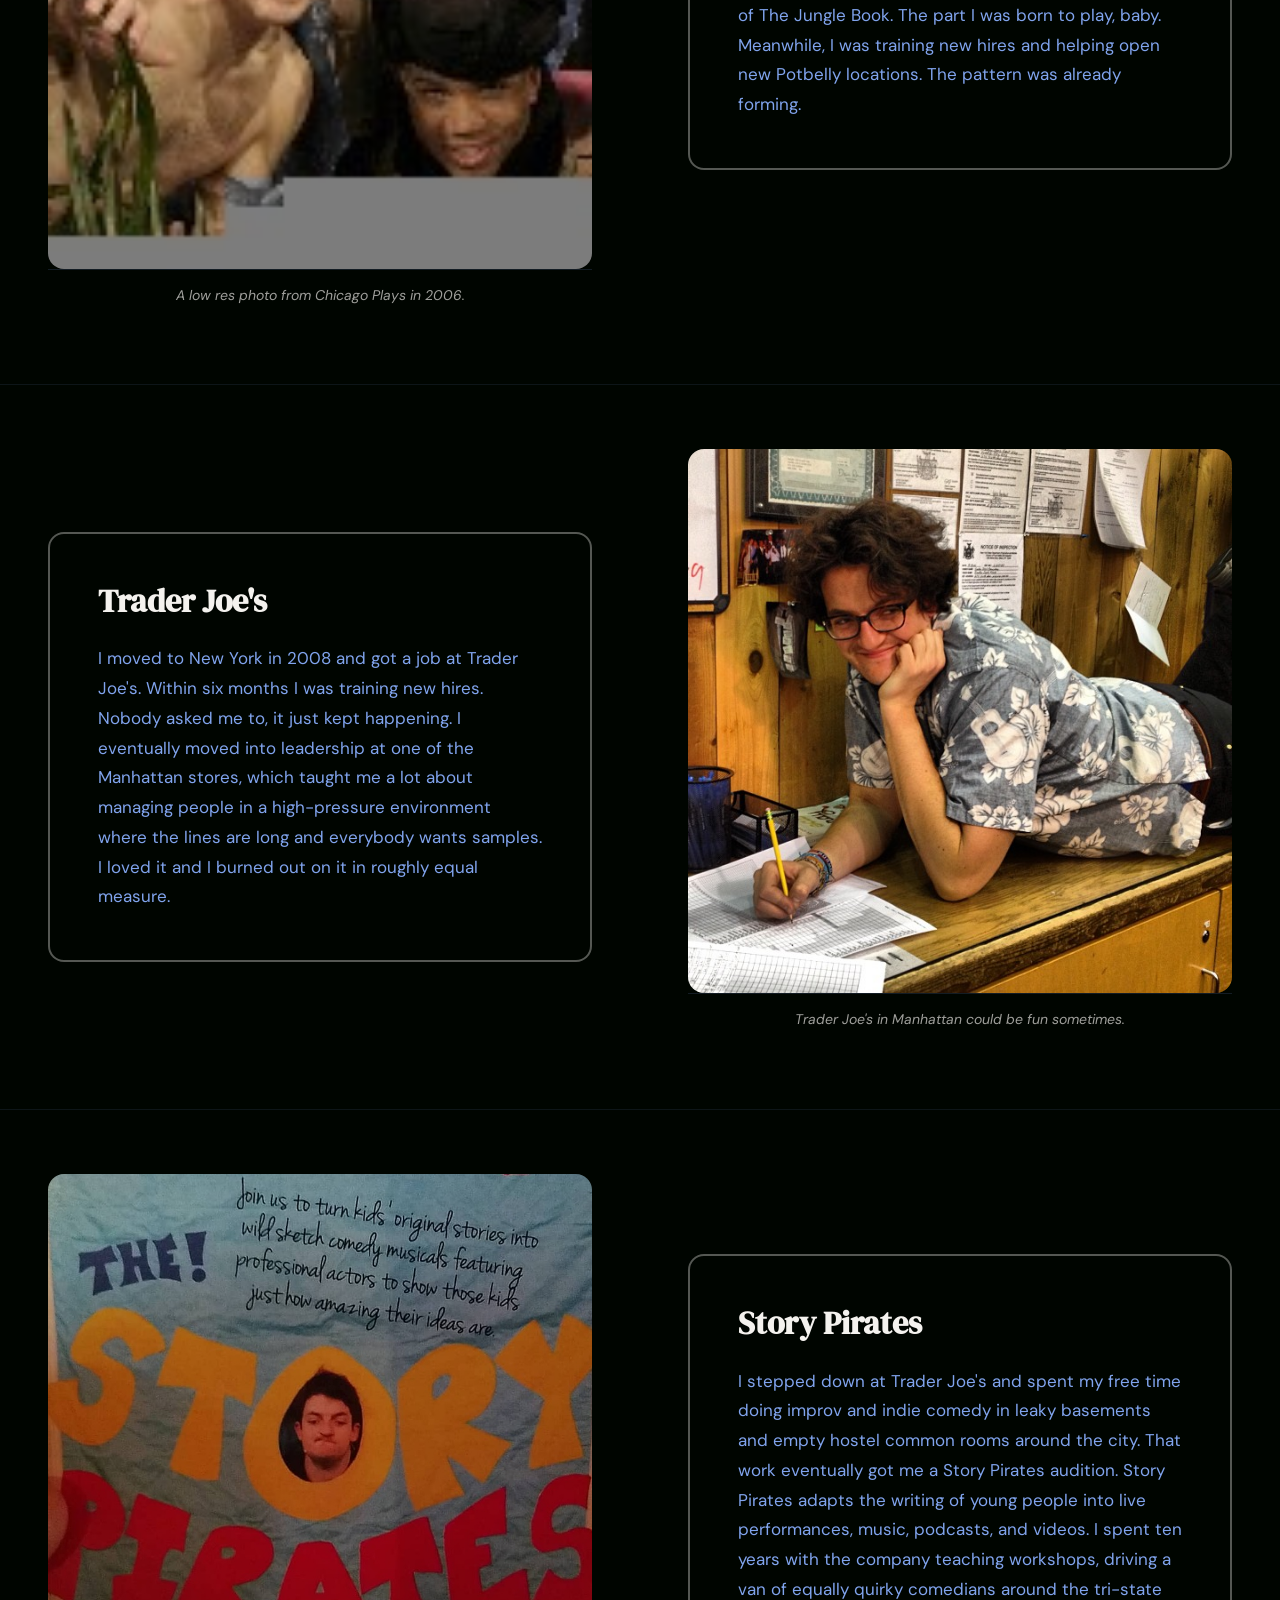
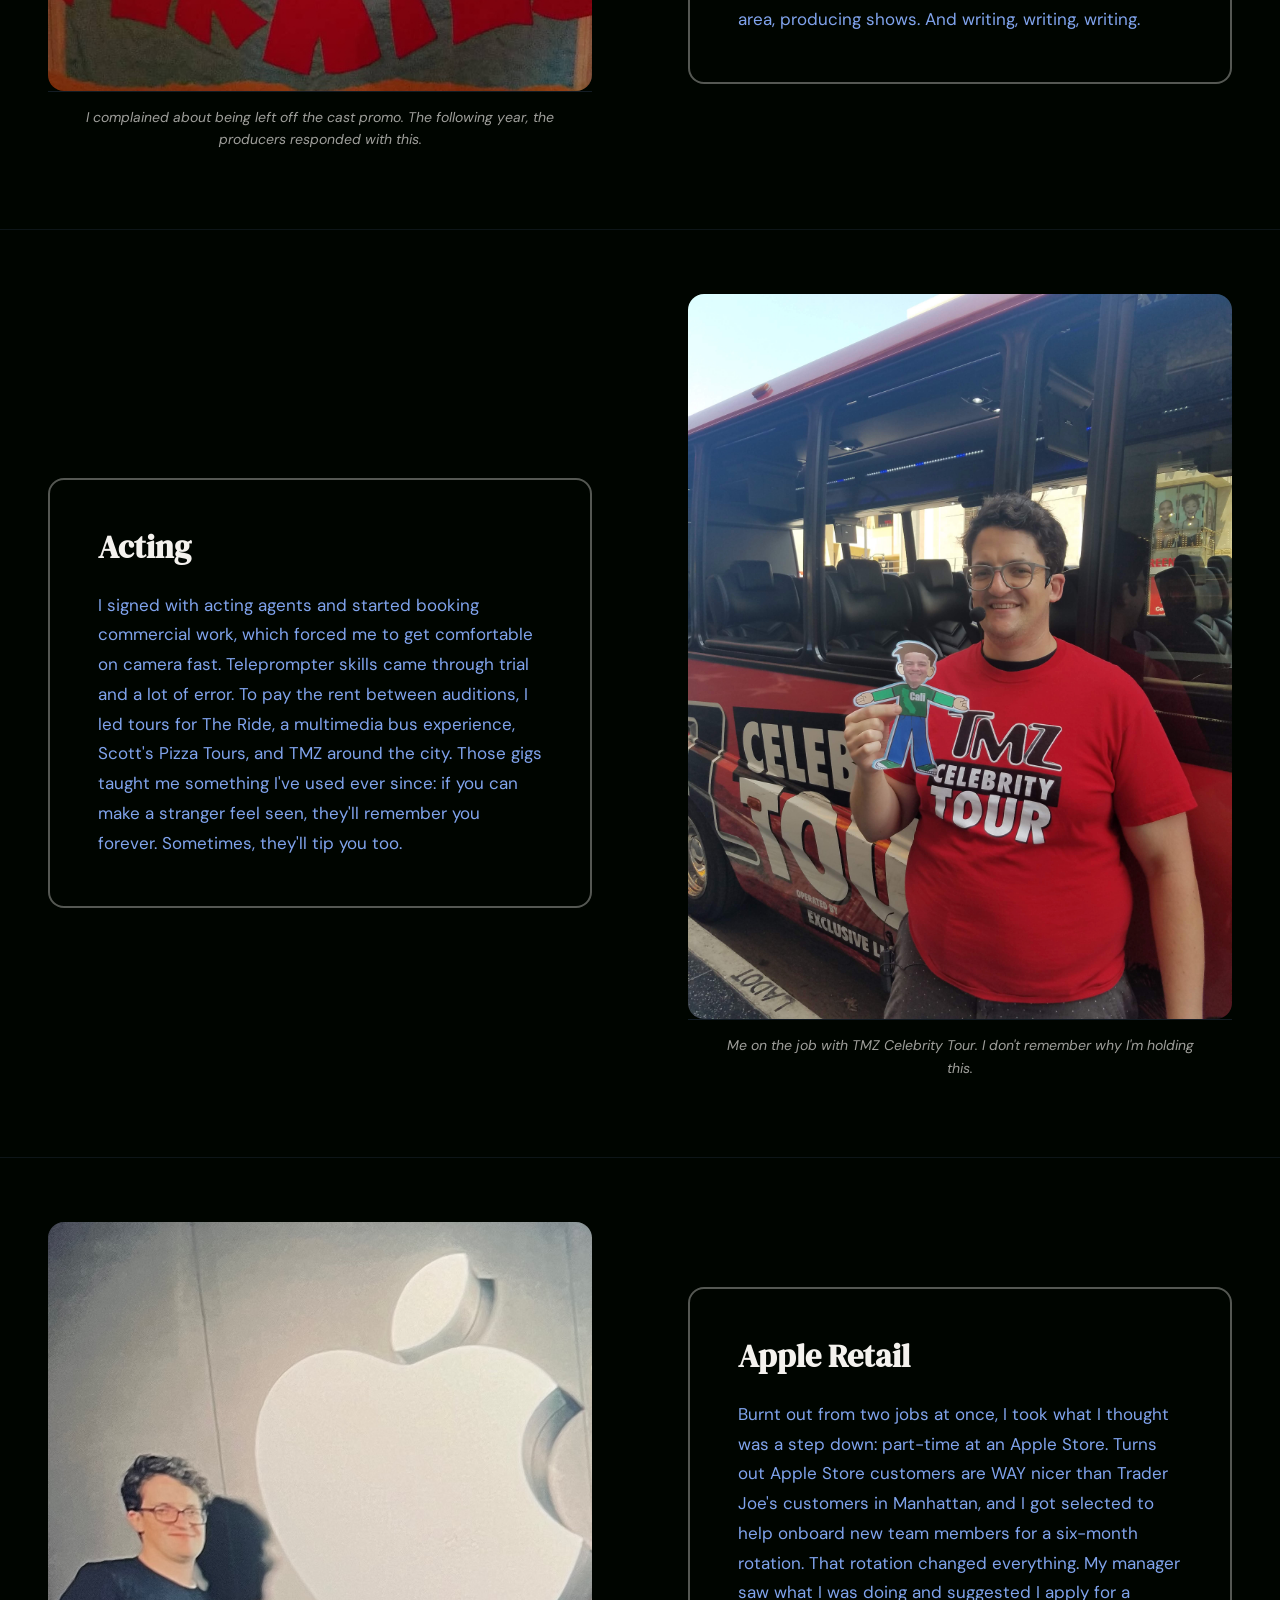
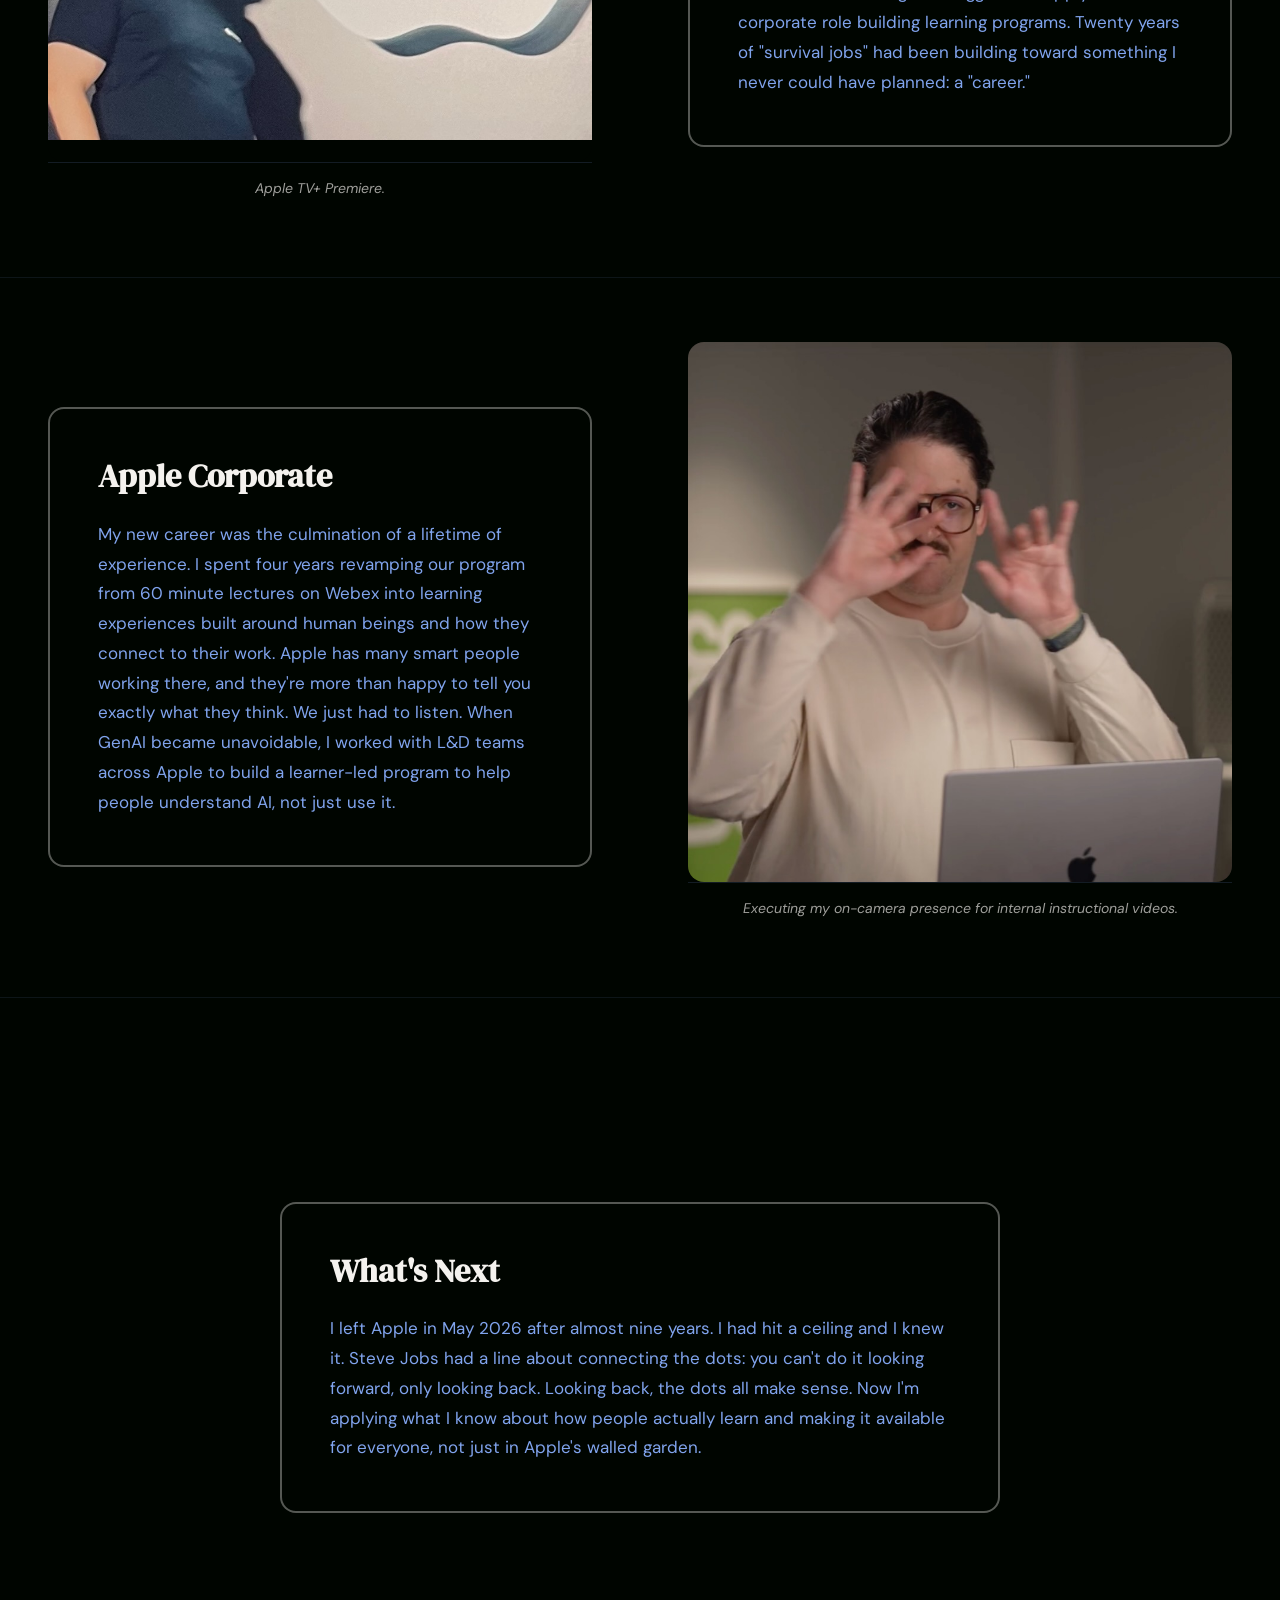
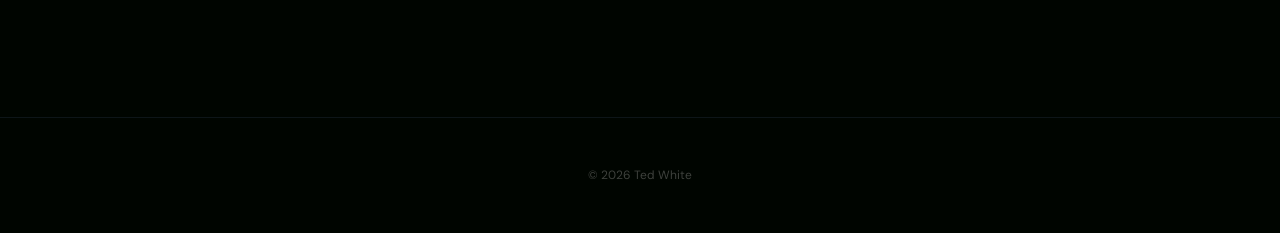
==== commit e02b715c: "Add Work Samples page and polish nav across homepage, About, and Work Samples - New work-samples.htm" ====
--- a/about.html
+++ b/about.html
@@ -165,15 +165,47 @@
       border-top: 1px solid rgba(128, 164, 237, 0.1);
     }
 
+    /* ── MOBILE ── */
+    @media (max-width: 768px) {
+      .about-header {
+        padding: 100px 24px 48px;
+      }
+      .chapter {
+        grid-template-columns: 1fr;
+        min-height: auto;
+      }
+      .chapter-media {
+        order: -1;
+        padding: 24px 24px 0;
+        min-height: 260px;
+      }
+      .chapter-text {
+        padding: 2px 24px 48px;
+      }
+      .chapter-text-card {
+        padding: 32px 24px;
+        border-radius: 0 0 16px 16px;
+      }
+      .chapter-img {
+        flex: none;
+        height: 260px;
+        width: 100%;
+        border-radius: 12px 12px 0 0;
+      }
+      .chapter--full {
+        padding: 48px 24px;
+      }
+    }
 
   </style>
 </head>
 <body>
 
   <nav>
-    <a href="index.html" class="nav-logo">Ted</a>
+    <a href="index.html" class="header-back">← Back to Ted</a>
     <ul class="nav-links">
-      <li><a href="index.html">Home</a></li>
+      <li><a href="about.html" class="active">About Ted</a></li>
+      <li><a href="work-samples.html">Work Samples</a></li>
       <li><a href="https://linkedin.com/in/teddyrare" target="_blank">LinkedIn</a></li>
       <li><a href="mailto:opentoted@gmail.com">Email</a></li>
     </ul>
--- a/style.css
+++ b/style.css
@@ -32,7 +32,7 @@
   height: 64px;
   display: flex;
   align-items: center;
-  justify-content: space-between;
+  justify-content: flex-end;
   padding: 0 48px;
   background-color: var(--black);
   border-bottom: 1px solid rgba(128, 164, 237, 0.15);
@@ -84,6 +84,48 @@
   width: 100%;
 }
 
+/* ── NAV ACTIVE STATE ── */
+.nav-links a.active {
+  opacity: 1;
+  font-weight: 600;
+}
+
+.nav-links a.active::after {
+  width: 100%;
+}
+
+/* ── BACK TO TED (in nav bar on About + Work Samples) ── */
+.header-back {
+  display: inline-flex;
+  align-items: center;
+  margin-right: auto;
+  padding: 7px 16px;
+  border-radius: 100px;
+  background: var(--purple);
+  color: var(--white);
+  text-decoration: none;
+  font-size: 13px;
+  font-weight: 500;
+  letter-spacing: 0.3px;
+  box-shadow: 0 4px 16px rgba(155, 72, 155, 0.4), 0 2px 6px rgba(0,0,0,0.3);
+  transition: box-shadow 0.25s ease, transform 0.25s ease;
+}
+
+.header-back:hover {
+  box-shadow: 0 6px 22px rgba(155, 72, 155, 0.55), 0 3px 8px rgba(0,0,0,0.3);
+  transform: translateY(-1px);
+}
+
+/* ── NAV MOBILE ── */
+@media (max-width: 768px) {
+  nav {
+    padding: 0 20px;
+  }
+  .nav-links {
+    gap: 20px;
+  }
+}
+
 /* ── COPYRIGHT ── */
 .copyright {
   text-align: center;
